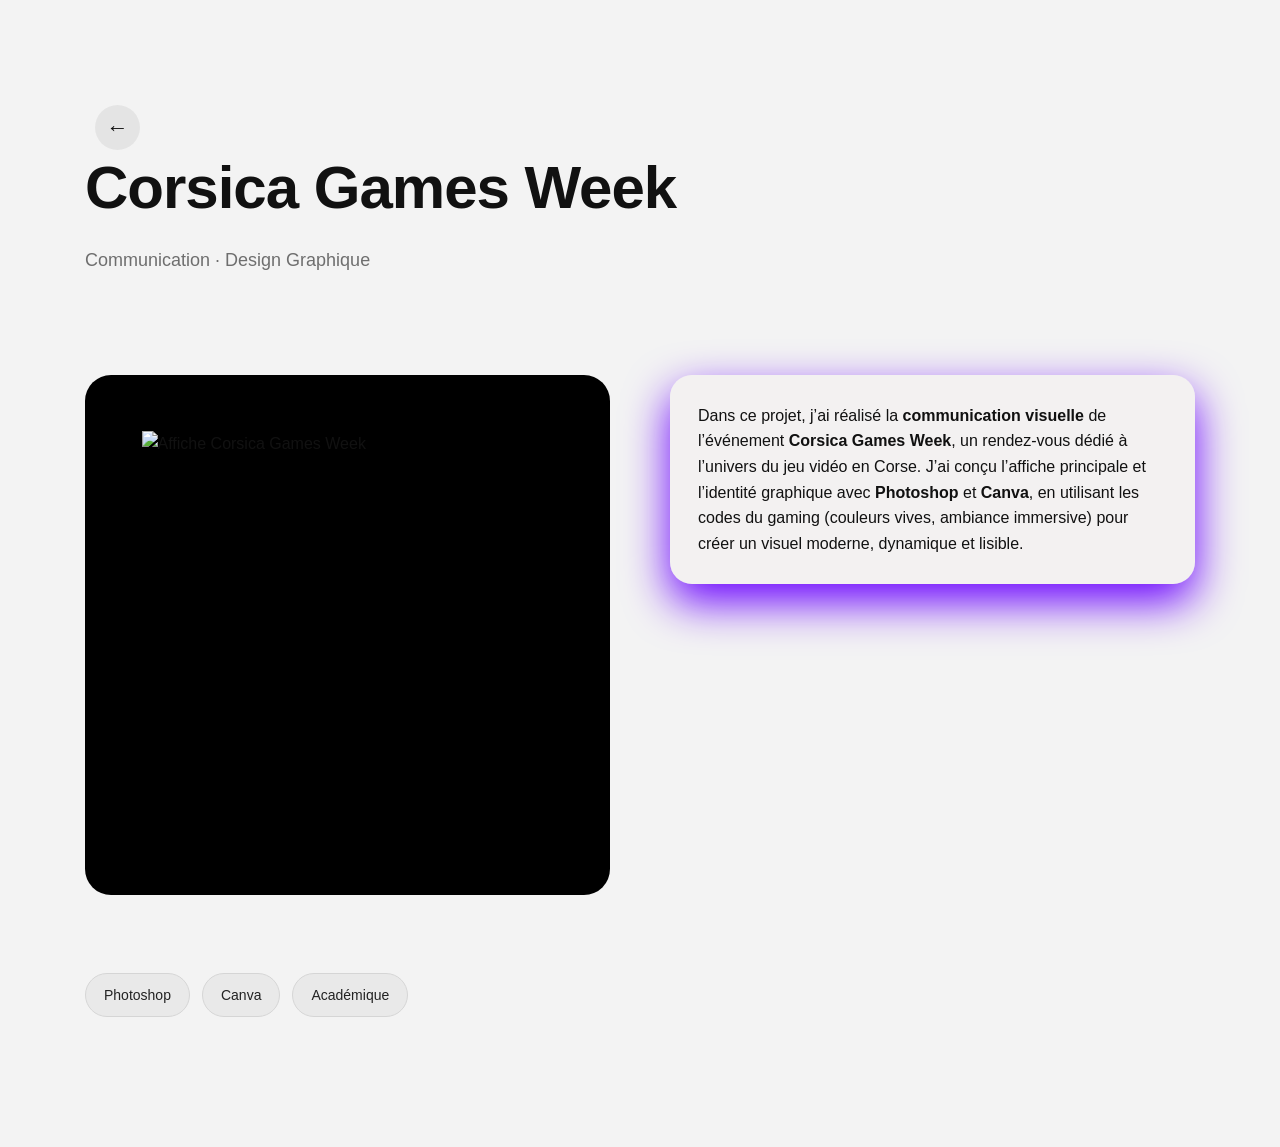
==== projet-corsica.html @ e16bf275 "upload portfolio" ====
<!DOCTYPE html>
<html lang="fr">
<head>
  <meta charset="UTF-8">
  <meta name="viewport" content="width=device-width, initial-scale=1.0">
  <title>Corsica Games Week</title>
  <link rel="stylesheet" href="style.css">
</head>

<body class="project-body">

  <header class="project-header">
  <a href="index.html#projects" class="back-btn" aria-label="Retour aux projets">←</a>
  <h1>Corsica Games Week</h1>
  <p class="project-subtitle">Communication · Design Graphique</p>
</header>


  <main class="project-content">

    <!-- IMAGE GAUCHE -->
    <div class="project-image">
      <img src="img/projet-corsica.jpg" alt="Affiche Corsica Games Week">
    </div>

    <!-- TEXTE DROITE -->
    <p class="project-text">
  Dans ce projet, j’ai réalisé la <strong>communication visuelle</strong> de l’événement
  <strong>Corsica Games Week</strong>, un rendez-vous dédié à l’univers du jeu vidéo en Corse.
  J’ai conçu l’affiche principale et l’identité graphique avec <strong>Photoshop</strong> et
  <strong>Canva</strong>, en utilisant les codes du gaming (couleurs vives, ambiance immersive)
  pour créer un visuel moderne, dynamique et lisible.
</p>

      <!-- TAGS -->
      <div class="project-tags">
        <span class="tag">Photoshop</span>
        <span class="tag">Canva</span>
        <span class="tag">Académique</span>
      </div>

    </div>

  </main>

</body>
</html>
---- style.css ----
:root {
  --menu-bg: rgba(0, 0, 0, 0.85);
  --menu-text: white;
}

* {
  margin: 0;
  padding: 0;
  box-sizing: border-box;
  font-family: Arial, sans-serif;
}

.hero {
  height: 100vh;
  background-image: url("img/moi.jpg");
  background-size: cover;
  background-position: center;

  display: flex;
  justify-content: center;
  align-items: center;
}
.hero::before {
  content: "";
  position: absolute;
  top: 0;
  left: 0;
  width: 100%;
  height: 100%;

  background: rgba(0, 0, 0, 0.45);
}
.hero-center,
.hero-top {
  position: relative;
  z-index: 1;
}

.hero-center {
  text-align: center;
  transform: translateY(-0px); /* remonte le bloc */
}

.hero-center h1 {
  font-family: 'Montserrat', sans-serif;
  color: white;
  font-size: 52px;        /* taille proche de ta maquette */
  letter-spacing: 6px;    /* espacement élégant */
  font-weight: 300;       /* fin comme sur Canva */
}

.hero-center p {
  color: white;
  margin-top: 10px;
}
.hero-center p {
  font-family: 'Montserrat', sans-serif;
  font-size: 20px;
  font-weight: 300;
  margin-top: 90px;
}

.buttons {
  margin-top: 200px;
  display: flex;
  gap: 20px;
  justify-content: center;
}

.btn {
  padding: 18px 44px;
  background: rgba(255, 255, 255, 0.743);
  color: rgb(0, 0, 0);
  text-decoration: none;
  border-radius: 20px;
  font-size: 16px;
  font-weight: 400;

  transition: 
    transform 0.3s ease,
    box-shadow 0.3s ease;
}
.btn:hover {
  transform: scale(1.08);
  box-shadow: 0 20px 40px rgba(0, 0, 0, 0.35);
}
.btn:active {
  transform: scale(1.03);
}
/* ===== HAUT ===== */
.hero {
  position: relative;
}

.hero-top {
  position: absolute;
  top: 0;
  left: 0;
  width: 100%;

  display: flex;
  justify-content: space-between;
  align-items: center;

  padding: 30px 60px;
}

.logo {
  color: white;
  font-weight: bold;
  letter-spacing: 2px;
}

.nav {
  display: flex;
  gap: 30px;
}
#menu-toggle:checked + .burger + .menu {
  opacity: 1;
  pointer-events: auto;
  transform: translateY(0);
}

.nav a {
  color: white;
  text-decoration: none;
  font-weight: 300;
}
/* ===== MENU HAMBURGER ===== */

#menu-toggle {
  display: none;
}

.burger {
  display: none;
  flex-direction: column;
  gap: 6px;
  cursor: pointer;
}

.burger span {
  width: 28px;
  height: 3px;
  background: white;
  border-radius: 2px;
  transition: all 0.4s ease;
}
#menu-toggle:checked + .burger span:nth-child(1) {
  transform: rotate(45deg) translate(6px, 6px);
}

#menu-toggle:checked + .burger span:nth-child(2) {
  opacity: 0;
}

#menu-toggle:checked + .burger span:nth-child(3) {
  transform: rotate(-45deg) translate(6px, -6px);
}

/* ================= A PROPOS ================= */

.about {
  min-height: 100vh;
  background: linear-gradient(135deg, #474834, #f3f5c7);
  display: flex;
  justify-content: center;
  align-items: center;
  padding: 100px 20px;
}
.about-card {
  background: rgba(198, 211, 202, 0.294); /* verre, pas blanc */
  backdrop-filter: blur(16px);
  -webkit-backdrop-filter: blur(16px);

  border-radius: 28px;
  padding: 80px 90px;
  max-width: 1050px;
  width: 100%;

  border: 1px solid rgba(255, 255, 255, 0.35);
  box-shadow: 0 20px 50px rgba(0, 0, 0, 0.35);

  text-align: center;
  position: relative;
  transition: transform 0.5s ease, box-shadow 0.5s ease;
}

.about-card::before {
  content: "";
  position: absolute;
  inset: 0;
  border-radius: 35px;

  background: linear-gradient(
  180deg,
  #2a3b55 0%,
  #1e2b4400 100%
);

  pointer-events: none;
}
.about-card::after {
  content: "";
  position: absolute;
  inset: 2px;
  border-radius: 33px;
  border: 1px solid rgba(255,255,255,0.08);
  pointer-events: none;
}


.about-card:hover {
  transform: translateY(-14px) scale(1.05);

  box-shadow:
    0 30px 60px rgba(0, 0, 0, 0.4),   /* ombre normale */
    0 0 60px rgba(0, 0, 0, 0.8); /* LUMIÈRE AUTOUR */
}

/* TITRE */
.about-card h2 {
  font-family: 'Montserrat', sans-serif;
  font-size: 48px;     /* plus gros */
  font-weight: 700;    /* bien en gras */
  letter-spacing: 2px; /* plus élégant */
  margin-bottom: 45px;
}

/* TEXTE */
.about-card p {
  font-size: 20px;
  line-height: 1.7;
  margin-bottom: 30px;
  font-weight: 400;
}

/* BOUTON CV */
.cv-btn {
  display: inline-block;
  margin-top: 30px;

  padding: 14px 40px;
  background: rgba(0,0,0,0.2);
  color: black;

  text-decoration: none;
  border-radius: 18px;
  font-size: 15px;

  transition: background 0.3s;
}

.cv-btn:hover {
  background: rgba(0,0,0,0.35);
}
.skills-icons {
  margin-top: 35px;
  display: flex;
  justify-content: center;
  gap: 40px;
  font-size: 32px;
}

.skills-icons {
  margin-top: 35px;
  display: flex;
  justify-content: center;
  gap: 40px;
  font-size: 36px;
}

.skills-icons span {
  transition: transform 0.3s ease, filter 0.3s ease;
}

.skills-icons span:hover {
  transform: scale(1.4) rotate(8deg);
  filter: drop-shadow(0 0 10px white);
}
/* ================= SKILLS ================= */

.skills {
  min-height: 100vh;
  padding: 120px 80px;
  text-align: center;

  background: linear-gradient(
    120deg,
    #a7b98c,
    #c9f3f0,
    #f3e3b5
  );
}

.skills h2 {
  font-family: 'Montserrat', sans-serif;
  font-size: 48px;
  margin-bottom: 20px;
  color: #ffffff;
}

.skills-line {
  width: 80px;
  height: 4px;
  background: #7a8f5c;
  margin: 0 auto 80px;
  border-radius: 2px;
}

.skills-container {
  display: flex;
  justify-content: center;
  gap: 40px;
  flex-wrap: wrap;
}

.skill-card {
  width: 260px;
  padding: 35px 25px;
  border-radius: 25px;

  background: rgba(255, 255, 255, 0.45);
  backdrop-filter: blur(10px);

  color: #000;
  text-align: center;

  transition: transform 0.3s ease, box-shadow 0.3s ease;
}
.skill-card img {
  width: 55px;          /* taille du logo */
  height: auto;
  margin-bottom: 18px;
  display: block;
  margin-left: auto;
  margin-right: auto;
}

.skill-card h3 {
  font-size: 20px;
  margin-bottom: 10px;
}

.skill-card p {
  font-size: 15px;
  line-height: 1.4;
  opacity: 0.85;
}

.skill-card:hover {
  transform: translateY(-10px);
  box-shadow: 0 20px 40px rgba(0,0,0,0.2);
}

/* ================= MOBILE ================= */
@media screen and (max-width: 768px) {

  /* HERO */
  .hero {
    padding: 20px;
  }

  .hero-center h1 {
    font-size: 36px;
    letter-spacing: 3px;
  }

  .hero-center p {
    font-size: 16px;
    margin-top: 40px;
  }

  .buttons {
    flex-direction: column;
    gap: 15px;
    margin-top: 60px;
  }

  .btn {
    width: 100%;
    text-align: center;
    font-size: 15px;
    padding: 16px;
  }

  /* MENU HAUT */
  .hero-top {
    padding: 20px;
  }

  .nav {
    gap: 15px;
    font-size: 14px;
  }

  /* ABOUT */
  .about {
    padding: 60px 15px;
  }

  .about-card {
    padding: 50px 30px;
    border-radius: 25px;
  }

  .about-card h2 {
    font-size: 32px;
  }

  .about-card p {
    font-size: 17px;
  }

  /* ICONES / EMOJIS */
  .skills-icons {
    gap: 25px;
    font-size: 32px;
  }
  /* ===== MENU MOBILE ===== */

.burger {
  display: flex;
  flex-direction: column;
  gap: 6px;
  cursor: pointer;
}

.nav {
  position: absolute;
  top: 100%;
  right: 20px;

  flex-direction: column;
  gap: 25px;

  background: var(--menu-bg);
  backdrop-filter: blur(12px);
  padding: 30px 40px;

  opacity: 0;
  pointer-events: none;
  transform: translateY(-20px);

  transition: all 0.4s ease;
}

#menu-toggle:checked + .burger + .menu {
  opacity: 1;
  pointer-events: auto;
  transform: translateY(0);
}

}
section {
  padding: 140px 0;
}
.section-space {
  height: 140px;
  background: #263449;
}
.skill-icon {
  width: 70px;
  height: 70px;
  background: white;
  border-radius: 20px;

  display: flex;
  align-items: center;
  justify-content: center;

  margin-bottom: 20px;
}

/* ================= PROJECTS ================= */

.projects {
  background: #223551;
  padding: 120px 80px;
}

.projects h2 {
  text-align: center;
  color: white;
  font-family: 'Montserrat', sans-serif;
  font-size: 50px;
  margin-bottom: 50px;
}

.projects-container {
  display: flex;
  justify-content: center;
  gap: 60px;
  flex-wrap: wrap;
}

/* ===== CARTE ===== */
.project-card {
  width: 380px;              /* largeur du bloc */
  border-radius: 28px;
  overflow: hidden;          /* OBLIGATOIRE */
  background: rgba(255,255,255,0.15);
}
.project-image {
  width: 100%;
  height: 260px;

  background: linear-gradient(135deg, #1c2f57, #243b6b);
  border-radius: 20px;
  overflow: hidden;

  display: flex;
  align-items: center;
  justify-content: center;

  box-shadow: 0 10px 25px rgba(0,0,0,0.25);
}

.project-image img {
  max-width: 88%;
  max-height: 88%;
  object-fit: contain;
}


.project-card:hover .project-image {
  transform: translateY(-6px);
  transition: 0.3s ease;
}

/* ===== INFOS (bloc du bas) ===== */

.project-infos {
  position: relative;
  background: #3a3a3a;
  border-radius: 18px;
  padding: 16px;
  margin-top: 12px;
  color: white;
}

/* ===== BADGE ACADÉMIQUE ===== */

.project-academic {
  position: absolute;
  top: 10px;
  right: 12px;
  font-size: 11px;
  background: #6b6352;
  padding: 4px 10px;
  border-radius: 12px;
}

/* ===== TEXTES ===== */

.project-name {
  font-weight: 600;
  font-size: 14px;
  margin-bottom: 4px;
}

.project-type {
  font-size: 13px;
  opacity: 0.8;
  margin-bottom: 10px;
}

/* ===== TAGS ===== */

.project-tags {
  display: flex;
  gap: 8px;
  flex-wrap: wrap;
}

.project-tags span {
  background: #5a5a5a;
  font-size: 11px;
  padding: 5px 10px;
  border-radius: 14px;
}
/* ================= CONTACT ================= */

.contact {
  background: #000;
  color: white;
  padding: 100px 80px;
}

.contact-title {
  text-align: center;
  font-size: 32px;
  margin-bottom: 60px;
}

.contact-subtitle {
  text-align: center;
  font-size: 14px;
  opacity: 0.7;
  margin-bottom: 60px;
}

.contact-container {
  display: flex;
  justify-content: space-between;
  gap: 60px;
  flex-wrap: wrap;
}

/* GAUCHE */

.contact-infos {
  flex: 1;
  min-width: 260px;
}

.info-block {
  margin-bottom: 18px;
}

.info-block strong {
  font-size: 12px;
  opacity: 0.6;
}

.info-block p {
  font-size: 14px;
}

.availability {
  margin-top: 30px;
  background: #2c2c2c;
  padding: 16px;
  border-radius: 14px;
  font-size: 13px;
}

/* DROITE */

.contact-form {
  flex: 1;
  min-width: 260px;
  display: flex;
  flex-direction: column;
  gap: 12px;
}

.contact-form label {
  font-size: 12px;
  opacity: 0.6;
}

.contact-form input,
.contact-form textarea {
  background: #2c2c2c;
  border: none;
  border-radius: 14px;
  padding: 14px;
  color: white;
  font-family: inherit;
}

.contact-form textarea {
  min-height: 120px;
  resize: none;
}

/* FOOTER */

.contact-footer {
  margin-top: 60px;
  position: relative;
  font-size: 12px;
  opacity: 0.6;
}

/* TEXTE AU CENTRE EN BAS */
.privacy {
  text-align: center;
  font-size: 12px;
  opacity: 0.6;
  margin-top: 80px; /* AUGMENTE ICI */
  padding-bottom: 20px;
}

/* ICONES EN BAS À DROITE */
.socials {
  position: absolute;
  right: 0;
  bottom: 0;
}

.socials i {
  margin-left: 12px;
  font-size: 16px;
  cursor: pointer;
}

.socials i {
  margin-left: 12px;
  font-size: 16px;
  cursor: pointer;
}

.info-title {
  font-size: 13px;
  font-weight: 600;
  letter-spacing: 1px;
  color: #ffffff;
  margin-bottom: 6px;
}

.info-title i {
  margin-right: 8px;
}

.info-text {
  font-size: 14px;
  color: #cfcfcf;
}

.info-link {
  font-size: 14px;
  color: #cfcfcf;
  text-decoration: none;
}

.info-link:hover {
  color: #ffffff;
}
html {
  scroll-behavior: smooth;
}
html {
  scroll-behavior: smooth;
}
.about-card h2 {
  color: #111;
}

.about-card p {
  color: #1b1b1b;
}
.about-card * {
  position: relative;
  z-index: 2;
}
.contact-footer {
  position: relative;
  margin-top: 80px;
}

/* Texte centré en bas */
.privacy,
.portfolio-year {
  text-align: center;
  font-size: 12px;
  opacity: 0.7;
  margin: 4px 0;
}

.socials a {
  color: white;          /* couleur des logos */
  font-size: 18px;
  text-decoration: none;
  transition: transform 0.3s ease, opacity 0.3s ease;
  opacity: 0.8;
}

.socials a:hover {
  transform: scale(1.2);
  opacity: 1;
}
.socials i {
  font-size: 26px; /* ⬅️ augmente ici */
}
.send-btn {
  margin-top: 20px;
  align-self: flex-start; /* bouton aligné à gauche */
  
  padding: 14px 40px;
  background: rgba(255, 255, 255, 0.85);
  color: #000;

  border: none;
  border-radius: 20px;

  font-size: 14px;
  font-weight: 500;
  cursor: pointer;

  transition: transform 0.3s ease, box-shadow 0.3s ease;
}

.send-btn:hover {
  transform: scale(1.08);
  box-shadow: 0 15px 30px rgba(0,0,0,0.35);
}

.send-btn:active {
  transform: scale(1.03);
}
.info-block {
  margin-bottom: 40px; /* PLUS D’ESPACE ENTRE LES BLOCS */

  transition: transform 0.3s ease, box-shadow 0.3s ease;
}

.info-text,
.info-link {
  font-size: 14px;
  margin-top: 4px;
}
/* ===== FIX FINAL CONTACT ===== */

/* Bloc infos (email + localisation) */
.contact-infos {
  display: flex;
  flex-direction: column;
  gap: 40px;
}

.info-block {
  background: rgba(255, 255, 255, 0.08);
  border-radius: 16px;
  padding: 20px 24px;
  max-width: 280px;
}

/* Animation douce */
.info-block:hover {
  transform: translateY(-6px);
  box-shadow: 0 12px 30px rgba(0, 0, 0, 0.35);
}

/* Titres infos */
.info-title {
  font-size: 12px;
  letter-spacing: 1.5px;
  opacity: 0.8;
}

/* Texte infos */
.info-text,
.info-link {
  font-size: 14px;
  margin-top: 6px;
}

/* Bouton envoyer */
.send-btn {
  margin-top: 24px;
  padding: 14px 40px;
  background: rgba(255, 255, 255, 0.85);
  color: #000;
  border-radius: 20px;
  font-size: 14px;
  cursor: pointer;
}

/* Réseaux sociaux */
.socials {
  position: absolute;
  right: 0;
  bottom: 0;
}

.socials i {
  font-size: 30px;
  margin-left: 18px;
  opacity: 0.85;
}

.socials i:hover {
  transform: scale(1.2);
  opacity: 1;
}

.project-link {
  display: block;
  text-decoration: none;
  color: inherit;
}

.project-card {
  cursor: pointer;
  transition: transform 0.3s ease;
}

.project-card:hover {
  transform: translateY(-6px);
}

/* ========================= */
/* PAGE PROJET   */
/* ========================= */


* {
  margin: 0;
  padding: 0;
  box-sizing: border-box;
}

body {
  font-family: Arial, sans-serif; /* garde ta police si tu en as une */
  background: #cfd6e1;
  color: #000000;
  line-height: 1.6;
}

/* =========================
   HEADER PROJET
========================= */

.project-header {
  max-width: 1150px;
  margin: 0 auto;
  padding: 60px 20px 30px;
}

.back-link {
  text-decoration: none;
  font-size: 14px;
  opacity: 0.7;
  display: inline-block;
  transition: 0.3s;
  color: #111;
}

.back-link:hover {
  opacity: 1;
  transform: translateX(-4px);
}

.project-header h1 {
  font-size: 54px;
  font-weight: 800;
  margin-top: 20px;
  margin-bottom: 10px;
  letter-spacing: -1px;
}

.project-subtitle {
  font-size: 18px;
  opacity: 0.65;
}

/* =========================
   CONTENU (IMAGE + TEXTE)
========================= */

.project-content {
  max-width: 1150px;
  margin: 0 auto;
  padding: 20px 20px 80px;

  display: grid;
  grid-template-columns: 1fr 1fr;
  gap: 55px;
  align-items: start;
}

/* =========================
   IMAGE
========================= */

.project-image {
  width: 100%;
  height: 520px;
  background: #000000;
  border-radius: 26px;
  overflow: hidden;
  display: flex;
  justify-content: center;
  align-items: center;

  box-shadow: 0 18px 45px rgba(162, 0, 255, 0.728);
  transition: 0.35s ease;
}

.project-image img {
  width: 100%;
  height: 100%;
  object-fit: contain; /* IMPORTANT : affiche toute l'image */
  padding: 25px;
}

.project-image:hover {
  transform: translateY(-6px);
}

/* =========================
   TEXTE
========================= */

.project-text {
  background: rgba(245, 237, 237, 0.363);
  border-radius: 22px;
  padding: 28px;
  box-shadow: 0 18px 45px rgb(106, 0, 255);
  backdrop-filter: blur(10px);
}

.project-text p {
  font-size: 15px;
  opacity: 0.9;
  margin-bottom: 14px;
}

/* Titres dans le texte */
.project-text h2 {
  font-size: 22px;
  margin-top: 18px;
  margin-bottom: 10px;
}

/* =========================
   TAGS (Photoshop / Canva etc)
========================= */

.project-tags {
  margin-top: 20px;
  display: flex;
  gap: 10px;
  flex-wrap: wrap;
}

.project-tags span {
  padding: 8px 14px;
  border-radius: 999px;
  font-size: 13px;
  background: #84249c91;
  color: #111;
  transition: 0.3s;
}

.project-tags span:hover {
  transform: translateY(-2px);
  background: #0e0e3876;
}

/* =========================
   ANIMATION ARRIVEE
========================= */

.project-header,
.project-content {
  animation: fadeUp 0.8s ease forwards;
}

@keyframes fadeUp {
  from {
    opacity: 0;
    transform: translateY(25px);
  }
  to {
    opacity: 1;
    transform: translateY(0);
  }
}

/* =========================
   RESPONSIVE
========================= */

@media (max-width: 950px) {
  .project-content {
    grid-template-columns: 1fr;
  }

  .project-header h1 {
    font-size: 40px;
  }

  .project-image {
    height: 420px;
  }
}
.back-btn {
  width: 42px;
  height: 42px;
  border-radius: 50%;
  background: rgba(0, 0, 0, 0.08);
  display: flex;
  align-items: center;
  justify-content: center;

  text-decoration: none;
  font-size: 20px;
  color: #111;

  transition: 0.3s ease;
}

.back-btn:hover {
  background: rgba(0, 0, 0, 0.15);
  transform: translateX(-4px);
}
/* =========================
   RESET + BASE
========================= */

* {
  margin: 0;
  padding: 0;
  box-sizing: border-box;
}

body {
  font-family: Arial, Helvetica, sans-serif;
}

/* =========================
   PAGE PROJET (Corsica / Interview / etc.)
========================= */

.project-body {
  min-height: 100vh;
  background: #f3f3f3;
  color: #111;
  padding: 50px 60px;
  overflow-x: hidden;
}

/* =========================
   BOUTON RETOUR (flèche)
========================= */

.back-btn {
  position: fixed;
  top: 25px;
  left: 25px;

  width: 44px;
  height: 44px;

  display: flex;
  align-items: center;
  justify-content: center;

  border-radius: 50%;
  background: rgba(0, 0, 0, 0.08);

  text-decoration: none;
  font-size: 22px;
  font-weight: 700;
  color: #111;

  transition: 0.25s ease;
  z-index: 999;
}

.back-btn:hover {
  background: rgba(0, 0, 0, 0.15);
  transform: translateX(-4px);
}

/* =========================
   TITRE
========================= */

.project-header {
  margin-top: 30px;
  margin-bottom: 50px;
}

.project-title {
  font-size: 58px;
  font-weight: 800;
  letter-spacing: -1px;
  line-height: 1.05;

  animation: fadeUp 0.7s ease forwards;
}

.project-subtitle {
  margin-top: 12px;
  font-size: 18px;
  color: rgba(0, 0, 0, 0.55);

  animation: fadeUp 0.9s ease forwards;
}

/* =========================
   LAYOUT
========================= */

.project-main {
  display: grid;
  grid-template-columns: 1.1fr 1fr;
  gap: 60px;
  align-items: start;
}

/* =========================
   IMAGE FRAME (fond noir + arrondi)
========================= */

.project-image-frame {
  width: 100%;
  max-width: 520px;
  aspect-ratio: 1 / 1;

  background: #0d0d0f;
  border-radius: 28px;

  display: flex;
  align-items: center;
  justify-content: center;

  overflow: hidden;

  box-shadow: 0px 20px 60px rgba(0, 0, 0, 0.25);

  animation: popIn 0.8s ease forwards;
}

/* Image dedans */
.project-image-frame img {
  width: 72%;
  height: auto;
  object-fit: contain;

  border-radius: 16px;
  box-shadow: 0px 12px 30px rgba(0, 0, 0, 0.35);

  transition: 0.35s ease;
}

/* Hover image */
.project-image-frame:hover img {
  transform: scale(1.05);
}

/* =========================
   TEXTE BOX (noir + texte blanc)
========================= */

.project-text-zone{
  display: flex;
  flex-direction: column;
  align-items: flex-start;
  gap: 18px;
}

/* Le bloc texte */
.project-text-box {
  background: #ede2e2;
  color: #111;
  padding: 22px 26px;
  border-radius: 18px;

  width: 520px;       /* ✅ largeur longue */
  max-width: 100%;    /* responsive */
  
  box-shadow: 0 15px 30px rgb(0, 0, 0);
}

.project-text-box p{
  margin: 0;
  font-size: 15px;
  line-height: 1.6;
}

/* Tags en dessous */
.project-tags{
  display: flex;
  gap: 12px;
  flex-wrap: wrap;
}

.tag{
  background: #e6e6e6;
  color: #111;
  padding: 8px 14px;
  border-radius: 999px;
  font-size: 13px;
  font-weight: 600;
}

/* =========================
   TAGS
========================= */

.project-tags {
  display: flex;
  gap: 12px;
  flex-wrap: wrap;

  margin-top: 18px;

  animation: fadeRight 1.1s ease forwards;
}

.project-tags span {
  background: rgba(0, 0, 0, 0.08);
  color: rgba(0, 0, 0, 0.75);

  padding: 10px 16px;
  border-radius: 999px;

  font-size: 13px;
  font-weight: 600;

  transition: 0.25s ease;
}

.project-tags span:hover {
  transform: translateY(-3px);
  background: rgba(128, 0, 255, 0.18);
}

/* =========================
   ANIMATIONS
========================= */

@keyframes fadeUp {
  from {
    opacity: 0;
    transform: translateY(18px);
  }
  to {
    opacity: 1;
    transform: translateY(0);
  }
}

@keyframes fadeRight {
  from {
    opacity: 0;
    transform: translateX(18px);
  }
  to {
    opacity: 1;
    transform: translateX(0);
  }
}

@keyframes popIn {
  from {
    opacity: 0;
    transform: scale(0.92);
  }
  to {
    opacity: 1;
    transform: scale(1);
  }
}

/* =========================
   RESPONSIVE (mobile)
========================= */

@media (max-width: 900px) {

  .project-body {
    padding: 40px 22px;
  }

  .project-title {
    font-size: 42px;
  }

  .project-main {
    grid-template-columns: 1fr;
    gap: 30px;
  }

  .project-image-frame {
    max-width: 100%;
    aspect-ratio: 1 / 1;
  }

  .project-image-frame img {
    width: 75%;
  }
}
/* ===========================
   PAGE PROJET (STYLE COMMUN)
=========================== */

.project-layout {
  max-width: 1200px;
  margin: 0 auto;
  padding: 70px 40px 80px;
  font-family: inherit;
}

.back-btn {
  position: fixed;
  top: 3Opx;
  left: 30px;
  width: 45px;
  height: 45px;
  border-radius: 50%;
  background: rgba(0,0,0,0.06);
  display: flex;
  align-items: center;
  justify-content: center;
  text-decoration: none;
  font-size: 22px;
  color: #111;
  transition: 0.25s ease;
  z-index: 999;
}

.back-btn:hover {
  background: rgba(0,0,0,0.12);
  transform: translateX(-3px);
}

.project-header h1 {
  font-size: 60px;
  font-weight: 800;
  margin: 0;
  color: #111;
}

.project-subtitle {
  margin-top: 10px;
  font-size: 18px;
  color: rgba(0,0,0,0.55);
}

.project-content {
  margin-top: 50px;
  display: grid;
  grid-template-columns: 1fr 1fr;
  gap: 60px;
  align-items: start;
}

/* Bloc image noir */
.project-visual {
  background: #0d0d0f;
  border-radius: 35px;
  padding: 40px;
  display: flex;
  justify-content: center;
  align-items: center;
  box-shadow: 0px 18px 40px rgba(0,0,0,0.25);
}

.project-visual img {
  width: 100%;
  max-width: 420px;
  height: auto;
  border-radius: 18px;
}

/* Bloc texte blanc */
.project-info {
  display: flex;
  flex-direction: column;
  gap: 20px;
}

.project-text-card {
  background: rgba(216, 206, 206, 0.75);
  backdrop-filter: blur(12px);
  border-radius: 22px;
  padding: 28px 30px;
  box-shadow: 0px 20px 50px rgb(0, 0, 0);
  border: 1px solid rgba(255,255,255,0.6);
}

.project-text-card p {
  margin: 0;
  font-size: 16px;
  line-height: 1.6;
  color: rgba(0,0,0,0.75);
}

/* Tags */
.project-tags {
  display: flex;
  gap: 12px;
  flex-wrap: wrap;
}

.tag {
  padding: 10px 16px;
  border-radius: 999px;
  font-size: 14px;
  background: rgba(0,0,0,0.07);
  color: rgba(0,0,0,0.65);
  border: 1px solid rgba(0,0,0,0.08);
  transition: 0.25s ease;
}

.tag:hover {
  transform: translateY(-2px);
  background: rgba(0,0,0,0.12);
}

/* Responsive */
@media (max-width: 950px) {
  .project-content {
    grid-template-columns: 1fr;
  }

  .project-header h1 {
    font-size: 44px;
  }

  .project-layout {
    padding: 90px 20px 60px;
  }

  .project-visual {
    padding: 25px;
  }
}
.project-link {
  text-decoration: none;
  color: inherit;
  display: block;
}
/* TAGS (tous les projets) */
.project-tags span {
  background: #e9e9e9;   /* couleur de base */
  color: #222;
  border: 1px solid #d5d5d5;

  padding: 10px 18px;
  border-radius: 999px;

  font-size: 14px;
  font-weight: 500;

  transition: all 0.25s ease;
}

/* Animation hover */
.project-tags span:hover {
  background: #282f5c;   /* couleur au survol (change ici) */
  color: white;
  border-color: transparent;
}
.project-infos {
  background: #6f6f6f !important; /* ton gris */
  border-top: none !important;
}

.project-card::before {
  display: none !important;
}

.project-image {
  box-shadow: none !important;
}

/* Fond général (sauf la hero) */
.portfolio-content {
  background: #1b2338; /* change ici la couleur */
  padding: 80px 0;
}

/* Pour que les sections laissent voir le fond */
.about,
.skills,
.projects,
.contact {
  background: transparent !important;
}
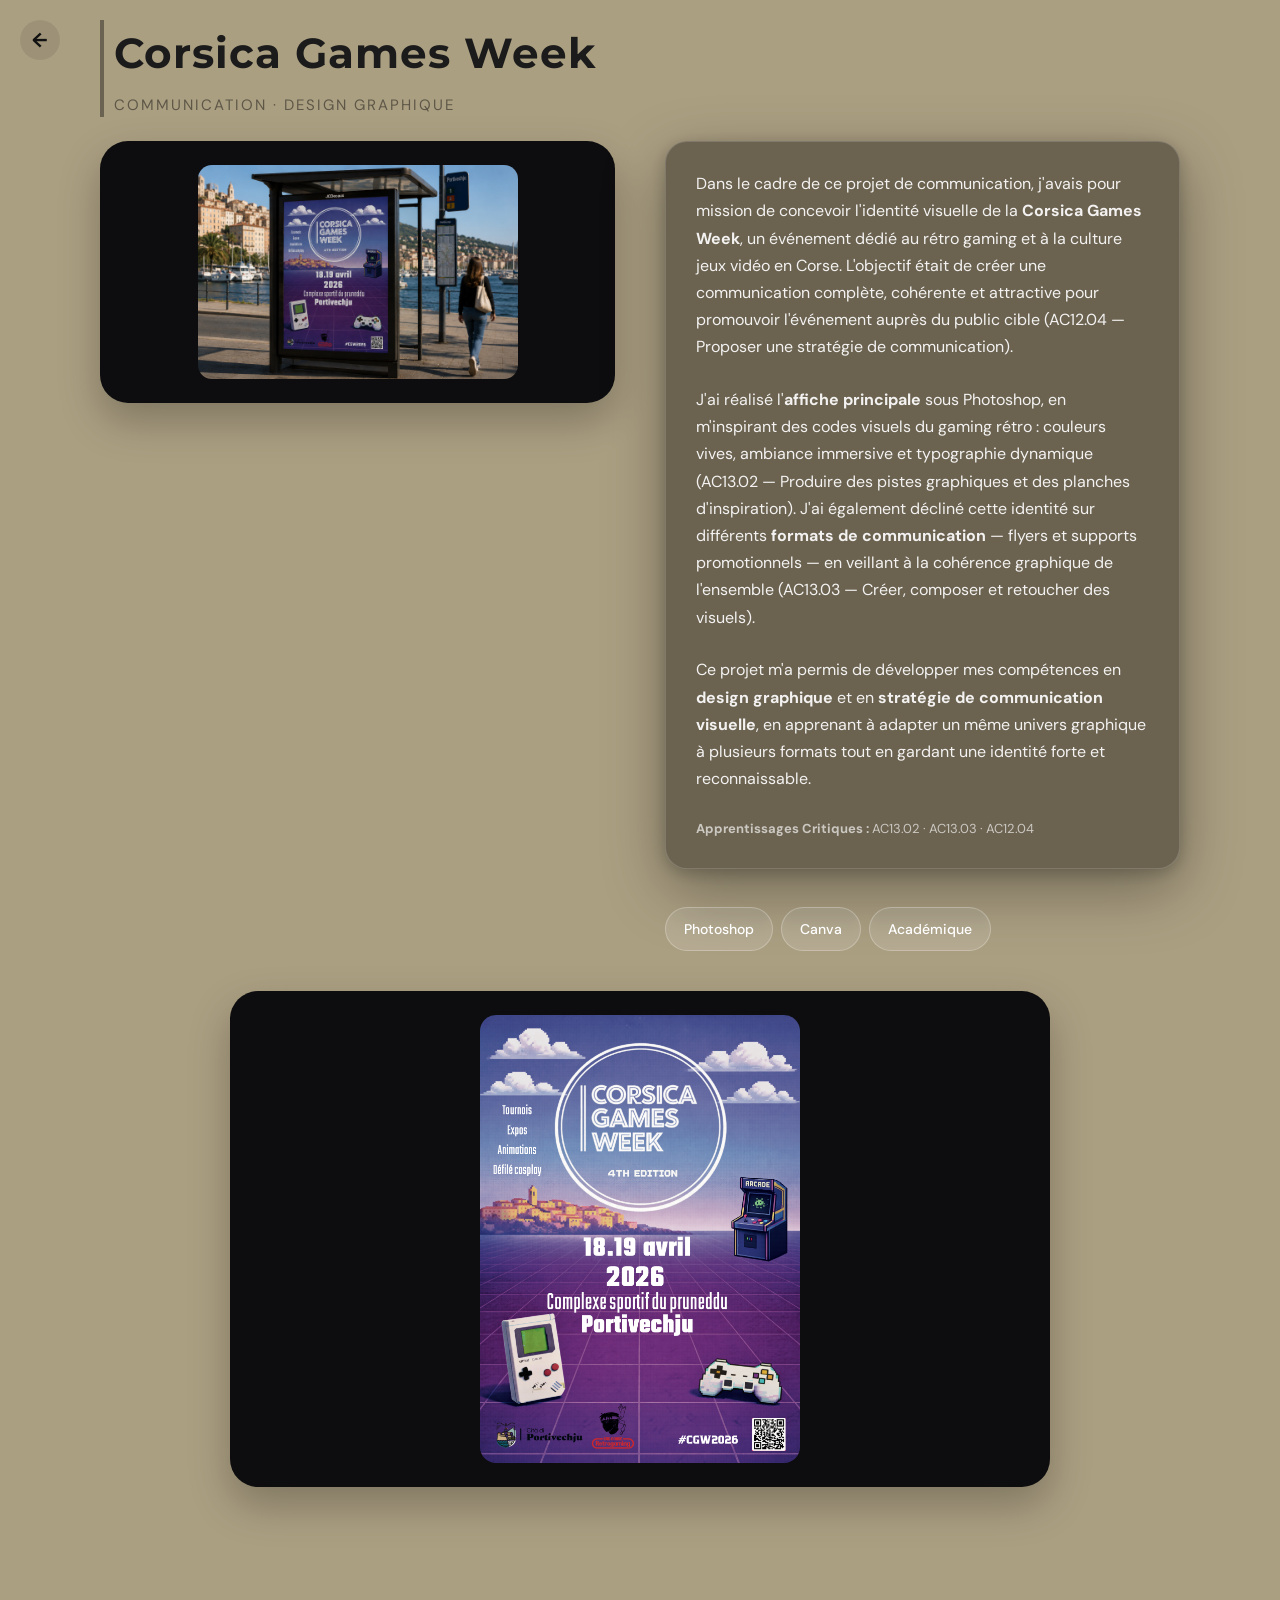
==== commit ec21ae78: "Mise à jour portfolio" ====
--- a/projet-corsica.html
+++ b/projet-corsica.html
@@ -1,47 +1,76 @@
 <!DOCTYPE html>
 <html lang="fr">
 <head>
-  <meta charset="UTF-8">
-  <meta name="viewport" content="width=device-width, initial-scale=1.0">
+  <meta charset="UTF-8" />
+  <meta name="viewport" content="width=device-width, initial-scale=1.0" />
   <title>Corsica Games Week</title>
-  <link rel="stylesheet" href="style.css">
+  <link rel="stylesheet" href="style.css" />
+  <link href="https://fonts.googleapis.com/css2?family=Montserrat:wght@300;400;500;700&family=DM+Sans:wght@300;400;500&display=swap" rel="stylesheet">
 </head>
+<body>
 
-<body class="project-body">
+  <a href="index.html#projects" class="back-btn" aria-label="Retour aux projets">←</a>
 
-  <header class="project-header">
-  <a href="index.html#projects" class="back-btn" aria-label="Retour aux projets">←</a>
-  <h1>Corsica Games Week</h1>
-  <p class="project-subtitle">Communication · Design Graphique</p>
-</header>
+  <main class="project-layout">
 
+    <header class="project-header">
+      <h1>Corsica Games Week</h1>
+      <p class="project-subtitle">Communication · Design Graphique</p>
+    </header>
 
-  <main class="project-content">
+    <section class="project-content">
 
-    <!-- IMAGE GAUCHE -->
-    <div class="project-image">
-      <img src="img/projet-corsica.jpg" alt="Affiche Corsica Games Week">
-    </div>
-
-    <!-- TEXTE DROITE -->
-    <p class="project-text">
-  Dans ce projet, j’ai réalisé la <strong>communication visuelle</strong> de l’événement
-  <strong>Corsica Games Week</strong>, un rendez-vous dédié à l’univers du jeu vidéo en Corse.
-  J’ai conçu l’affiche principale et l’identité graphique avec <strong>Photoshop</strong> et
-  <strong>Canva</strong>, en utilisant les codes du gaming (couleurs vives, ambiance immersive)
-  pour créer un visuel moderne, dynamique et lisible.
-</p>
-
-      <!-- TAGS -->
-      <div class="project-tags">
-        <span class="tag">Photoshop</span>
-        <span class="tag">Canva</span>
-        <span class="tag">Académique</span>
+      <div class="project-visual">
+        <img src="img/mockup-corsica.jpg" alt="Mockup Corsica Games Week - Abribus">
       </div>
 
-    </div>
+      <div class="project-info">
+
+        <div class="project-text-card">
+          <p>
+            Dans le cadre de ce projet de communication, j'avais pour mission de concevoir l'identité visuelle
+            de la <strong>Corsica Games Week</strong>, un événement dédié au rétro gaming et à la culture
+            jeux vidéo en Corse. L'objectif était de créer une communication complète, cohérente et attractive
+            pour promouvoir l'événement auprès du public cible (AC12.04 — Proposer une stratégie de communication).
+          </p>
+          <br>
+          <p>
+            J'ai réalisé l'<strong>affiche principale</strong> sous Photoshop, en m'inspirant des codes
+            visuels du gaming rétro : couleurs vives, ambiance immersive et typographie dynamique
+            (AC13.02 — Produire des pistes graphiques et des planches d'inspiration).
+            J'ai également décliné cette identité sur différents <strong>formats de communication</strong>
+            — flyers et supports promotionnels — en veillant à la cohérence graphique de l'ensemble
+            (AC13.03 — Créer, composer et retoucher des visuels).
+          </p>
+          <br>
+          <p>
+            Ce projet m'a permis de développer mes compétences en <strong>design graphique</strong> et en
+            <strong>stratégie de communication visuelle</strong>, en apprenant à adapter un même univers
+            graphique à plusieurs formats tout en gardant une identité forte et reconnaissable.
+          </p>
+          <br>
+          <p style="font-size:13px; opacity:0.7;">
+            <strong>Apprentissages Critiques :</strong> AC13.02 · AC13.03 · AC12.04
+          </p>
+        </div>
+
+        <div class="project-tags">
+          <span class="tag">Photoshop</span>
+          <span class="tag">Canva</span>
+          <span class="tag">Académique</span>
+        </div>
+
+      </div>
+
+    </section>
+
+    <section style="max-width: 900px; margin: 40px auto 60px; padding: 0 40px;">
+      <div class="project-visual">
+        <img src="img/projet-corsica.jpg" alt="Affiche Corsica Games Week" style="width:100%; border-radius:16px;">
+      </div>
+    </section>
 
   </main>
 
 </body>
-</html>+</html>
--- a/style.css
+++ b/style.css
@@ -1,25 +1,41 @@
+/* ================= VARIABLES ================= */
 :root {
   --menu-bg: rgba(0, 0, 0, 0.85);
   --menu-text: white;
 }
 
+/* ================= RESET ================= */
 * {
   margin: 0;
   padding: 0;
   box-sizing: border-box;
-  font-family: Arial, sans-serif;
-}
+  font-family: 'DM Sans', sans-serif;
+}
+
+html {
+  scroll-behavior: smooth;
+}
+
+body {
+  font-family: 'DM Sans', sans-serif;
+  background: #AB9F82;
+  color: #000000;
+  line-height: 1.6;
+}
+
+/* ================= HERO ================= */
 
 .hero {
+  position: relative;
   height: 100vh;
   background-image: url("img/moi.jpg");
   background-size: cover;
   background-position: center;
-
-  display: flex;
-  justify-content: center;
-  align-items: center;
-}
+  display: flex;
+  justify-content: center;
+  align-items: center;
+}
+
 .hero::before {
   content: "";
   position: absolute;
@@ -27,9 +43,9 @@
   left: 0;
   width: 100%;
   height: 100%;
-
   background: rgba(0, 0, 0, 0.45);
 }
+
 .hero-center,
 .hero-top {
   position: relative;
@@ -38,23 +54,19 @@
 
 .hero-center {
   text-align: center;
-  transform: translateY(-0px); /* remonte le bloc */
 }
 
 .hero-center h1 {
   font-family: 'Montserrat', sans-serif;
   color: white;
-  font-size: 52px;        /* taille proche de ta maquette */
-  letter-spacing: 6px;    /* espacement élégant */
-  font-weight: 300;       /* fin comme sur Canva */
-}
-
-.hero-center p {
-  color: white;
-  margin-top: 10px;
-}
+  font-size: 52px;
+  letter-spacing: 6px;
+  font-weight: 300;
+}
+
 .hero-center p {
   font-family: 'Montserrat', sans-serif;
+  color: white;
   font-size: 20px;
   font-weight: 300;
   margin-top: 90px;
@@ -75,33 +87,28 @@
   border-radius: 20px;
   font-size: 16px;
   font-weight: 400;
-
-  transition: 
-    transform 0.3s ease,
-    box-shadow 0.3s ease;
-}
+  transition: transform 0.3s ease, box-shadow 0.3s ease;
+}
+
 .btn:hover {
   transform: scale(1.08);
   box-shadow: 0 20px 40px rgba(0, 0, 0, 0.35);
 }
+
 .btn:active {
   transform: scale(1.03);
 }
-/* ===== HAUT ===== */
-.hero {
-  position: relative;
-}
+
+/* ===== HEADER HERO ===== */
 
 .hero-top {
   position: absolute;
   top: 0;
   left: 0;
   width: 100%;
-
   display: flex;
   justify-content: space-between;
   align-items: center;
-
   padding: 30px 60px;
 }
 
@@ -115,17 +122,13 @@
   display: flex;
   gap: 30px;
 }
-#menu-toggle:checked + .burger + .menu {
-  opacity: 1;
-  pointer-events: auto;
-  transform: translateY(0);
-}
 
 .nav a {
   color: white;
   text-decoration: none;
   font-weight: 300;
 }
+
 /* ===== MENU HAMBURGER ===== */
 
 #menu-toggle {
@@ -146,6 +149,7 @@
   border-radius: 2px;
   transition: all 0.4s ease;
 }
+
 #menu-toggle:checked + .burger span:nth-child(1) {
   transform: rotate(45deg) translate(6px, 6px);
 }
@@ -158,29 +162,50 @@
   transform: rotate(-45deg) translate(6px, -6px);
 }
 
-/* ================= A PROPOS ================= */
+#menu-toggle:checked + .burger + .menu {
+  opacity: 1;
+  transform: translateY(0);
+  pointer-events: auto;
+}
+
+/* ================= FOND GÉNÉRAL ================= */
+
+.portfolio-content {
+  background: #AB9F82;
+  padding: 80px 0;
+}
+
+.about,
+.skills,
+.projects,
+.contact {
+  background: transparent;
+}
+
+section {
+  padding: 0;
+}
+
+/* ================= À PROPOS ================= */
 
 .about {
   min-height: 100vh;
-  background: linear-gradient(135deg, #474834, #f3f5c7);
+  background: linear-gradient(135deg, #AB9F82, #AB9F82);
   display: flex;
   justify-content: center;
   align-items: center;
   padding: 100px 20px;
 }
+
 .about-card {
-  background: rgba(198, 211, 202, 0.294); /* verre, pas blanc */
+  background: #AB9F82(198, 211, 202, 0.294);
   backdrop-filter: blur(16px);
-  -webkit-backdrop-filter: blur(16px);
-
   border-radius: 28px;
   padding: 80px 90px;
   max-width: 1050px;
   width: 100%;
-
   border: 1px solid rgba(255, 255, 255, 0.35);
   box-shadow: 0 20px 50px rgba(0, 0, 0, 0.35);
-
   text-align: center;
   position: relative;
   transition: transform 0.5s ease, box-shadow 0.5s ease;
@@ -191,121 +216,89 @@
   position: absolute;
   inset: 0;
   border-radius: 35px;
-
-  background: linear-gradient(
-  180deg,
-  #2a3b55 0%,
-  #1e2b4400 100%
-);
-
+  background: linear-gradient(180deg, #AB9F82 0%, #1e2b4400 100%);
   pointer-events: none;
 }
+
 .about-card::after {
   content: "";
   position: absolute;
   inset: 2px;
   border-radius: 33px;
-  border: 1px solid rgba(255,255,255,0.08);
+  border: 1px solid rgba(255, 255, 255, 0.08);
   pointer-events: none;
 }
-
 
 .about-card:hover {
   transform: translateY(-14px) scale(1.05);
-
   box-shadow:
-    0 30px 60px rgba(0, 0, 0, 0.4),   /* ombre normale */
-    0 0 60px rgba(0, 0, 0, 0.8); /* LUMIÈRE AUTOUR */
-}
-
-/* TITRE */
+    0 30px 60px rgba(0, 0, 0, 0.4),
+    0 0 60px rgba(0, 0, 0, 0.8);
+}
+
+.about-card * {
+  position: relative;
+  z-index: 2;
+}
+
 .about-card h2 {
   font-family: 'Montserrat', sans-serif;
-  font-size: 48px;     /* plus gros */
-  font-weight: 700;    /* bien en gras */
-  letter-spacing: 2px; /* plus élégant */
+  font-size: 48px;
+  font-weight: 700;
+  letter-spacing: 2px;
   margin-bottom: 45px;
-}
-
-/* TEXTE */
+  color: #111;
+}
+
 .about-card p {
   font-size: 20px;
   line-height: 1.7;
   margin-bottom: 30px;
   font-weight: 400;
-}
-
-/* BOUTON CV */
-.cv-btn {
-  display: inline-block;
-  margin-top: 30px;
-
-  padding: 14px 40px;
-  background: rgba(0,0,0,0.2);
-  color: black;
-
-  text-decoration: none;
-  border-radius: 18px;
-  font-size: 15px;
-
-  transition: background 0.3s;
-}
-
-.cv-btn:hover {
-  background: rgba(0,0,0,0.35);
-}
+  color: #1b1b1b;
+}
+
 .skills-icons {
   margin-top: 35px;
   display: flex;
   justify-content: center;
   gap: 40px;
-  font-size: 32px;
-}
-
-.skills-icons {
-  margin-top: 35px;
-  display: flex;
-  justify-content: center;
-  gap: 40px;
   font-size: 36px;
 }
 
-.skills-icons span {
-  transition: transform 0.3s ease, filter 0.3s ease;
-}
-
-.skills-icons span:hover {
-  transform: scale(1.4) rotate(8deg);
-  filter: drop-shadow(0 0 10px white);
-}
-/* ================= SKILLS ================= */
+.skills-icons img {
+  width: 52px;
+  height: 52px;
+  transition: transform 0.4s cubic-bezier(0.34, 1.56, 0.64, 1), filter 0.4s ease;
+  cursor: pointer;
+}
+
+.skills-icons img:hover {
+  transform: translateY(-12px) scale(1.2);
+}
+
+.skills-icons img:active {
+  transform: translateY(-4px) scale(1.05);
+  transition: transform 0.1s ease;
+}
+
+/* ================= COMPÉTENCES ================= */
 
 .skills {
   min-height: 100vh;
-  padding: 120px 80px;
+  padding: 20px 80px 100px;
   text-align: center;
-
-  background: linear-gradient(
-    120deg,
-    #a7b98c,
-    #c9f3f0,
-    #f3e3b5
-  );
+  background: linear-gradient(120deg, #AB9F82, #AB9F82, #AB9F82);
+  display: flex;
+  flex-direction: column;
+  justify-content: center;
 }
 
 .skills h2 {
   font-family: 'Montserrat', sans-serif;
   font-size: 48px;
-  margin-bottom: 20px;
+  margin-bottom: 50px;
   color: #ffffff;
-}
-
-.skills-line {
-  width: 80px;
-  height: 4px;
-  background: #7a8f5c;
-  margin: 0 auto 80px;
-  border-radius: 2px;
 }
 
 .skills-container {
@@ -319,22 +312,18 @@
   width: 260px;
   padding: 35px 25px;
   border-radius: 25px;
-
   background: rgba(255, 255, 255, 0.45);
   backdrop-filter: blur(10px);
-
   color: #000;
   text-align: center;
-
   transition: transform 0.3s ease, box-shadow 0.3s ease;
 }
+
 .skill-card img {
-  width: 55px;          /* taille du logo */
+  width: 55px;
   height: auto;
-  margin-bottom: 18px;
+  margin: 0 auto 18px;
   display: block;
-  margin-left: auto;
-  margin-right: auto;
 }
 
 .skill-card h3 {
@@ -350,13 +339,518 @@
 
 .skill-card:hover {
   transform: translateY(-10px);
-  box-shadow: 0 20px 40px rgba(0,0,0,0.2);
-}
-
-/* ================= MOBILE ================= */
+  box-shadow: 0 20px 40px rgba(0, 0, 0, 0.2);
+}
+
+/* ================= PROJETS ================= */
+
+.projects {
+  background: #AB9F82;
+  padding: 40px 80px 120px;
+}
+
+.projects h2 {
+  text-align: center;
+  color: white;
+  font-family: 'Montserrat', sans-serif;
+  font-size: 50px;
+  margin-bottom: 50px;
+}
+
+.projects-container {
+  display: flex;
+  justify-content: center;
+  gap: 60px;
+  flex-wrap: wrap;
+}
+
+.project-link {
+  display: block;
+  text-decoration: none;
+  color: inherit;
+}
+
+.project-card {
+  width: 360px;
+  border-radius: 24px;
+  overflow: hidden;
+  background: rgba(0, 0, 0, 0.55);
+  cursor: pointer;
+  transition: transform 0.3s ease-out, box-shadow 0.3s ease-out;
+}
+
+.project-card:hover {
+  transform: translateY(-8px);
+  box-shadow: 0 20px 50px rgba(0, 0, 0, 0.2);
+}
+
+.project-image {
+  width: 100%;
+  height: 260px;
+  border-radius: 20px 20px 0 0;
+  overflow: hidden;
+  display: flex;
+  align-items: center;
+  justify-content: center;
+  background: rgba(30, 30, 30, 0.6);
+  will-change: transform;
+}
+
+.project-image img {
+  max-width: 92%;
+  max-height: 92%;
+  object-fit: contain;
+}
+
+.project-card:hover .project-image img {
+  transform: none;
+}
+
+.project-infos {
+  position: relative;
+  background: rgba(0, 0, 0, 0.45);
+  backdrop-filter: blur(10px);
+  border-radius: 0 0 24px 24px;
+  padding: 18px 18px 16px;
+  color: white;
+}
+
+.project-academic {
+  position: absolute;
+  top: 12px;
+  right: 14px;
+  font-size: 11px;
+  background: rgba(255, 255, 255, 0.15);
+  border: 1px solid rgba(255, 255, 255, 0.25);
+  color: white;
+  padding: 4px 10px;
+  border-radius: 12px;
+  backdrop-filter: blur(6px);
+}
+
+.project-name {
+  font-weight: 600;
+  font-size: 15px;
+  margin-bottom: 4px;
+}
+
+.project-type {
+  font-size: 13px;
+  opacity: 0.7;
+  margin-bottom: 10px;
+}
+
+.project-tags {
+  display: flex;
+  gap: 8px;
+  flex-wrap: wrap;
+  margin-top: 18px;
+}
+
+.project-tags span {
+  background: rgba(255, 255, 255, 0.12);
+  color: #ffffff;
+  border: 1px solid rgba(255, 255, 255, 0.25);
+  padding: 10px 18px;
+  border-radius: 999px;
+  font-size: 14px;
+  font-weight: 500;
+  transition: all 0.35s cubic-bezier(0.34, 1.56, 0.64, 1);
+  backdrop-filter: blur(6px);
+  cursor: default;
+}
+
+.project-tags span:hover {
+  background: rgba(255, 255, 255, 0.22);
+  border-color: rgba(255, 255, 255, 0.5);
+  color: #ffffff;
+  transform: translateY(-3px) scale(1.05);
+  backdrop-filter: blur(12px);
+  box-shadow: 0 4px 20px rgba(0, 0, 0, 0.3);
+}
+
+/* ================= CONTACT ================= */
+
+.contact {
+  background: #AB9F82;
+  color: white;
+  padding: 60px 80px 30px;
+}
+
+.contact-title {
+  text-align: center;
+  font-size: 32px;
+  margin-bottom: 20px;
+}
+
+.contact-subtitle {
+  text-align: center;
+  font-size: 14px;
+  opacity: 0.7;
+  margin-bottom: 40px;
+}
+
+.contact-container {
+  display: flex;
+  justify-content: space-between;
+  gap: 60px;
+  flex-wrap: wrap;
+}
+
+.contact-infos {
+  flex: 1;
+  min-width: 260px;
+  display: flex;
+  flex-direction: column;
+  gap: 40px;
+}
+
+.info-block {
+  background: rgba(0, 0, 0, 0.3);
+  backdrop-filter: blur(12px);
+  border: 1px solid rgba(255, 255, 255, 0.15);
+  border-radius: 16px;
+  padding: 20px 24px;
+  max-width: 280px;
+  transition: transform 0.3s ease, box-shadow 0.3s ease;
+}
+
+.info-block:hover {
+  transform: translateY(-6px);
+  box-shadow: 0 12px 30px rgba(0, 0, 0, 0.35);
+}
+
+.info-title {
+  font-size: 11px;
+  font-weight: 700;
+  letter-spacing: 2px;
+  text-transform: uppercase;
+  color: rgba(255, 255, 255, 0.6);
+  margin-bottom: 8px;
+}
+
+.info-text {
+  font-size: 15px;
+  color: #ffffff;
+  margin-top: 4px;
+  font-weight: 400;
+}
+
+.info-link {
+  font-size: 15px;
+  color: #ffffff;
+  text-decoration: none;
+  margin-top: 4px;
+  display: inline-block;
+}
+
+.info-link:hover {
+  color: rgba(255, 255, 255, 0.75);
+}
+
+.contact-form {
+  flex: 1;
+  min-width: 260px;
+  display: flex;
+  flex-direction: column;
+  gap: 12px;
+}
+
+.contact-form label {
+  font-size: 12px;
+  opacity: 0.7;
+  letter-spacing: 1px;
+  text-transform: uppercase;
+}
+
+.contact-form input,
+.contact-form textarea {
+  background: rgba(0, 0, 0, 0.35);
+  backdrop-filter: blur(10px);
+  border: 1px solid rgba(255, 255, 255, 0.25);
+  border-radius: 14px;
+  padding: 14px;
+  color: white;
+  font-family: inherit;
+  transition: border 0.3s ease, background 0.3s ease;
+}
+
+.contact-form input:focus,
+.contact-form textarea:focus {
+  outline: none;
+  border-color: rgba(255, 255, 255, 0.55);
+  background: rgba(0, 0, 0, 0.45);
+}
+
+.contact-form textarea {
+  min-height: 120px;
+  resize: none;
+}
+
+.send-btn {
+  margin-top: 20px;
+  align-self: flex-start;
+  padding: 14px 40px;
+  background: rgba(255, 255, 255, 0.85);
+  color: #000;
+  border: none;
+  border-radius: 20px;
+  font-size: 14px;
+  font-weight: 500;
+  cursor: pointer;
+  transition: transform 0.3s ease, box-shadow 0.3s ease;
+}
+
+.send-btn:hover {
+  transform: scale(1.08);
+  box-shadow: 0 15px 30px rgba(0, 0, 0, 0.35);
+}
+
+.send-btn:active {
+  transform: scale(1.03);
+}
+
+/* ===== FOOTER CONTACT ===== */
+
+.contact-footer {
+  display: flex;
+  justify-content: center;
+  align-items: center;
+  position: relative;
+  margin-top: 40px;
+  padding-top: 20px;
+  border-top: 1px solid rgba(255, 255, 255, 0.15);
+}
+
+.footer-text {
+  display: flex;
+  flex-direction: column;
+  align-items: center;
+  gap: 2px;
+}
+
+.privacy,
+.portfolio-year {
+  font-size: 12px;
+  opacity: 0.6;
+  margin: 0;
+  text-align: center;
+}
+
+.socials {
+  display: flex;
+  gap: 16px;
+  align-items: center;
+  position: absolute;
+  right: 0;
+}
+
+.socials a {
+  color: white;
+  font-size: 18px;
+  text-decoration: none;
+  transition: transform 0.3s ease, opacity 0.3s ease;
+  opacity: 0.8;
+}
+
+.socials a:hover {
+  transform: scale(1.2);
+  opacity: 1;
+}
+
+.socials i {
+  font-size: 24px;
+  opacity: 0.85;
+}
+
+/* ================= SCROLL TO TOP ================= */
+
+.scroll-top {
+  position: fixed;
+  bottom: 30px;
+  right: 30px;
+  width: 46px;
+  height: 46px;
+  background: rgba(0, 0, 0, 0.45);
+  backdrop-filter: blur(10px);
+  border: 1px solid rgba(255, 255, 255, 0.2);
+  border-radius: 50%;
+  display: flex;
+  align-items: center;
+  justify-content: center;
+  color: white;
+  font-size: 16px;
+  text-decoration: none;
+  transition: transform 0.3s ease, background 0.3s ease;
+  z-index: 999;
+}
+
+.scroll-top:hover {
+  transform: translateY(-4px);
+  background: rgba(0, 0, 0, 0.65);
+}
+
+.project-layout {
+  max-width: 1200px;
+  margin: 0 auto;
+  padding: 20px 60px 80px;
+}
+
+.back-btn {
+  position: fixed;
+  top: 20px;
+  left: 20px;
+  width: 40px;
+  height: 40px;
+  border-radius: 50%;
+  background: rgba(0, 0, 0, 0.08);
+  display: flex;
+  align-items: center;
+  justify-content: center;
+  text-decoration: none;
+  font-size: 20px;
+  font-weight: 700;
+  color: #111;
+  transition: 0.25s ease;
+  z-index: 999;
+}
+
+.back-btn:hover {
+  background: rgba(0, 0, 0, 0.15);
+  transform: translateX(-3px);
+}
+
+.project-header {
+  padding-left: 10px;
+  border-left: 4px solid #6b6352;
+  margin-bottom: 6px;
+}
+
+.project-header h1 {
+  font-family: 'Montserrat', sans-serif;
+  font-size: 42px;
+  font-weight: 700;
+  letter-spacing: 1px;
+  margin: 0;
+  color: #1b1b1b;
+}
+
+.project-subtitle {
+  margin-top: 6px;
+  font-size: 15px;
+  font-weight: 400;
+  letter-spacing: 2px;
+  text-transform: uppercase;
+  color: rgba(0, 0, 0, 0.45);
+}
+
+.project-content {
+  margin-top: 24px;
+  display: grid;
+  grid-template-columns: 1fr 1fr;
+  gap: 50px;
+  align-items: start;
+}
+
+.project-visual {
+  background: #0d0d0f;
+  border-radius: 28px;
+  padding: 24px;
+  display: flex;
+  justify-content: center;
+  align-items: center;
+  box-shadow: 0px 18px 40px rgba(0, 0, 0, 0.25);
+}
+
+.project-visual img {
+  width: 100%;
+  max-width: 320px;
+  height: auto;
+  border-radius: 14px;
+}
+
+.project-info {
+  display: flex;
+  flex-direction: column;
+  gap: 20px;
+}
+
+.project-text-card {
+  background: rgba(30, 25, 20, 0.45);
+  backdrop-filter: blur(16px);
+  -webkit-backdrop-filter: blur(16px);
+  border-radius: 22px;
+  padding: 28px 30px;
+  box-shadow: 0 20px 60px rgba(0, 0, 0, 0.35), 0 4px 16px rgba(0, 0, 0, 0.2);
+  border: 1px solid rgba(255, 255, 255, 0.15);
+}
+
+.project-text-card p {
+  margin: 0;
+  font-size: 16px;
+  line-height: 1.7;
+  color: rgba(255, 255, 255, 0.92);
+}
+
+.tag {
+  padding: 10px 16px;
+  border-radius: 999px;
+  font-size: 14px;
+  background: rgba(0, 0, 0, 0.07);
+  color: rgba(0, 0, 0, 0.65);
+  border: 1px solid rgba(0, 0, 0, 0.08);
+  transition: 0.25s ease;
+}
+
+.tag:hover {
+  transform: translateY(-2px);
+  background: rgba(0, 0, 0, 0.12);
+}
+
+/* ================= ANIMATIONS ================= */
+
+.project-header,
+.project-content {
+  animation: fadeUp 0.8s ease forwards;
+}
+
+@keyframes fadeUp {
+  from {
+    opacity: 0;
+    transform: translateY(18px);
+  }
+  to {
+    opacity: 1;
+    transform: translateY(0);
+  }
+}
+
+@keyframes fadeRight {
+  from {
+    opacity: 0;
+    transform: translateX(18px);
+  }
+  to {
+    opacity: 1;
+    transform: translateX(0);
+  }
+}
+
+@keyframes popIn {
+  from {
+    opacity: 0;
+    transform: scale(0.92);
+  }
+  to {
+    opacity: 1;
+    transform: scale(1);
+  }
+}
+
+/* ================= RESPONSIVE MOBILE ================= */
+
 @media screen and (max-width: 768px) {
 
-  /* HERO */
   .hero {
     padding: 20px;
   }
@@ -384,17 +878,10 @@
     padding: 16px;
   }
 
-  /* MENU HAUT */
   .hero-top {
     padding: 20px;
   }
 
-  .nav {
-    gap: 15px;
-    font-size: 14px;
-  }
-
-  /* ABOUT */
   .about {
     padding: 60px 15px;
   }
@@ -412,1095 +899,44 @@
     font-size: 17px;
   }
 
-  /* ICONES / EMOJIS */
   .skills-icons {
     gap: 25px;
     font-size: 32px;
   }
-  /* ===== MENU MOBILE ===== */
-
-.burger {
-  display: flex;
-  flex-direction: column;
-  gap: 6px;
-  cursor: pointer;
-}
-
-.nav {
-  position: absolute;
-  top: 100%;
-  right: 20px;
-
-  flex-direction: column;
-  gap: 25px;
-
-  background: var(--menu-bg);
-  backdrop-filter: blur(12px);
-  padding: 30px 40px;
-
-  opacity: 0;
-  pointer-events: none;
-  transform: translateY(-20px);
-
-  transition: all 0.4s ease;
-}
-
-#menu-toggle:checked + .burger + .menu {
-  opacity: 1;
-  pointer-events: auto;
-  transform: translateY(0);
-}
-
-}
-section {
-  padding: 140px 0;
-}
-.section-space {
-  height: 140px;
-  background: #263449;
-}
-.skill-icon {
-  width: 70px;
-  height: 70px;
-  background: white;
-  border-radius: 20px;
-
-  display: flex;
-  align-items: center;
-  justify-content: center;
-
-  margin-bottom: 20px;
-}
-
-/* ================= PROJECTS ================= */
-
-.projects {
-  background: #223551;
-  padding: 120px 80px;
-}
-
-.projects h2 {
-  text-align: center;
-  color: white;
-  font-family: 'Montserrat', sans-serif;
-  font-size: 50px;
-  margin-bottom: 50px;
-}
-
-.projects-container {
-  display: flex;
-  justify-content: center;
-  gap: 60px;
-  flex-wrap: wrap;
-}
-
-/* ===== CARTE ===== */
-.project-card {
-  width: 380px;              /* largeur du bloc */
-  border-radius: 28px;
-  overflow: hidden;          /* OBLIGATOIRE */
-  background: rgba(255,255,255,0.15);
-}
-.project-image {
-  width: 100%;
-  height: 260px;
-
-  background: linear-gradient(135deg, #1c2f57, #243b6b);
-  border-radius: 20px;
-  overflow: hidden;
-
-  display: flex;
-  align-items: center;
-  justify-content: center;
-
-  box-shadow: 0 10px 25px rgba(0,0,0,0.25);
-}
-
-.project-image img {
-  max-width: 88%;
-  max-height: 88%;
-  object-fit: contain;
-}
-
-
-.project-card:hover .project-image {
-  transform: translateY(-6px);
-  transition: 0.3s ease;
-}
-
-/* ===== INFOS (bloc du bas) ===== */
-
-.project-infos {
-  position: relative;
-  background: #3a3a3a;
-  border-radius: 18px;
-  padding: 16px;
-  margin-top: 12px;
-  color: white;
-}
-
-/* ===== BADGE ACADÉMIQUE ===== */
-
-.project-academic {
-  position: absolute;
-  top: 10px;
-  right: 12px;
-  font-size: 11px;
-  background: #6b6352;
-  padding: 4px 10px;
-  border-radius: 12px;
-}
-
-/* ===== TEXTES ===== */
-
-.project-name {
-  font-weight: 600;
-  font-size: 14px;
-  margin-bottom: 4px;
-}
-
-.project-type {
-  font-size: 13px;
-  opacity: 0.8;
-  margin-bottom: 10px;
-}
-
-/* ===== TAGS ===== */
-
-.project-tags {
-  display: flex;
-  gap: 8px;
-  flex-wrap: wrap;
-}
-
-.project-tags span {
-  background: #5a5a5a;
-  font-size: 11px;
-  padding: 5px 10px;
-  border-radius: 14px;
-}
-/* ================= CONTACT ================= */
-
-.contact {
-  background: #000;
-  color: white;
-  padding: 100px 80px;
-}
-
-.contact-title {
-  text-align: center;
-  font-size: 32px;
-  margin-bottom: 60px;
-}
-
-.contact-subtitle {
-  text-align: center;
-  font-size: 14px;
-  opacity: 0.7;
-  margin-bottom: 60px;
-}
-
-.contact-container {
-  display: flex;
-  justify-content: space-between;
-  gap: 60px;
-  flex-wrap: wrap;
-}
-
-/* GAUCHE */
-
-.contact-infos {
-  flex: 1;
-  min-width: 260px;
-}
-
-.info-block {
-  margin-bottom: 18px;
-}
-
-.info-block strong {
-  font-size: 12px;
-  opacity: 0.6;
-}
-
-.info-block p {
-  font-size: 14px;
-}
-
-.availability {
-  margin-top: 30px;
-  background: #2c2c2c;
-  padding: 16px;
-  border-radius: 14px;
-  font-size: 13px;
-}
-
-/* DROITE */
-
-.contact-form {
-  flex: 1;
-  min-width: 260px;
-  display: flex;
-  flex-direction: column;
-  gap: 12px;
-}
-
-.contact-form label {
-  font-size: 12px;
-  opacity: 0.6;
-}
-
-.contact-form input,
-.contact-form textarea {
-  background: #2c2c2c;
-  border: none;
-  border-radius: 14px;
-  padding: 14px;
-  color: white;
-  font-family: inherit;
-}
-
-.contact-form textarea {
-  min-height: 120px;
-  resize: none;
-}
-
-/* FOOTER */
-
-.contact-footer {
-  margin-top: 60px;
-  position: relative;
-  font-size: 12px;
-  opacity: 0.6;
-}
-
-/* TEXTE AU CENTRE EN BAS */
-.privacy {
-  text-align: center;
-  font-size: 12px;
-  opacity: 0.6;
-  margin-top: 80px; /* AUGMENTE ICI */
-  padding-bottom: 20px;
-}
-
-/* ICONES EN BAS À DROITE */
-.socials {
-  position: absolute;
-  right: 0;
-  bottom: 0;
-}
-
-.socials i {
-  margin-left: 12px;
-  font-size: 16px;
-  cursor: pointer;
-}
-
-.socials i {
-  margin-left: 12px;
-  font-size: 16px;
-  cursor: pointer;
-}
-
-.info-title {
-  font-size: 13px;
-  font-weight: 600;
-  letter-spacing: 1px;
-  color: #ffffff;
-  margin-bottom: 6px;
-}
-
-.info-title i {
-  margin-right: 8px;
-}
-
-.info-text {
-  font-size: 14px;
-  color: #cfcfcf;
-}
-
-.info-link {
-  font-size: 14px;
-  color: #cfcfcf;
-  text-decoration: none;
-}
-
-.info-link:hover {
-  color: #ffffff;
-}
-html {
-  scroll-behavior: smooth;
-}
-html {
-  scroll-behavior: smooth;
-}
-.about-card h2 {
-  color: #111;
-}
-
-.about-card p {
-  color: #1b1b1b;
-}
-.about-card * {
-  position: relative;
-  z-index: 2;
-}
-.contact-footer {
-  position: relative;
-  margin-top: 80px;
-}
-
-/* Texte centré en bas */
-.privacy,
-.portfolio-year {
-  text-align: center;
-  font-size: 12px;
-  opacity: 0.7;
-  margin: 4px 0;
-}
-
-.socials a {
-  color: white;          /* couleur des logos */
-  font-size: 18px;
-  text-decoration: none;
-  transition: transform 0.3s ease, opacity 0.3s ease;
-  opacity: 0.8;
-}
-
-.socials a:hover {
-  transform: scale(1.2);
-  opacity: 1;
-}
-.socials i {
-  font-size: 26px; /* ⬅️ augmente ici */
-}
-.send-btn {
-  margin-top: 20px;
-  align-self: flex-start; /* bouton aligné à gauche */
-  
-  padding: 14px 40px;
-  background: rgba(255, 255, 255, 0.85);
-  color: #000;
-
-  border: none;
-  border-radius: 20px;
-
-  font-size: 14px;
-  font-weight: 500;
-  cursor: pointer;
-
-  transition: transform 0.3s ease, box-shadow 0.3s ease;
-}
-
-.send-btn:hover {
-  transform: scale(1.08);
-  box-shadow: 0 15px 30px rgba(0,0,0,0.35);
-}
-
-.send-btn:active {
-  transform: scale(1.03);
-}
-.info-block {
-  margin-bottom: 40px; /* PLUS D’ESPACE ENTRE LES BLOCS */
-
-  transition: transform 0.3s ease, box-shadow 0.3s ease;
-}
-
-.info-text,
-.info-link {
-  font-size: 14px;
-  margin-top: 4px;
-}
-/* ===== FIX FINAL CONTACT ===== */
-
-/* Bloc infos (email + localisation) */
-.contact-infos {
-  display: flex;
-  flex-direction: column;
-  gap: 40px;
-}
-
-.info-block {
-  background: rgba(255, 255, 255, 0.08);
-  border-radius: 16px;
-  padding: 20px 24px;
-  max-width: 280px;
-}
-
-/* Animation douce */
-.info-block:hover {
-  transform: translateY(-6px);
-  box-shadow: 0 12px 30px rgba(0, 0, 0, 0.35);
-}
-
-/* Titres infos */
-.info-title {
-  font-size: 12px;
-  letter-spacing: 1.5px;
-  opacity: 0.8;
-}
-
-/* Texte infos */
-.info-text,
-.info-link {
-  font-size: 14px;
-  margin-top: 6px;
-}
-
-/* Bouton envoyer */
-.send-btn {
-  margin-top: 24px;
-  padding: 14px 40px;
-  background: rgba(255, 255, 255, 0.85);
-  color: #000;
-  border-radius: 20px;
-  font-size: 14px;
-  cursor: pointer;
-}
-
-/* Réseaux sociaux */
-.socials {
-  position: absolute;
-  right: 0;
-  bottom: 0;
-}
-
-.socials i {
-  font-size: 30px;
-  margin-left: 18px;
-  opacity: 0.85;
-}
-
-.socials i:hover {
-  transform: scale(1.2);
-  opacity: 1;
-}
-
-.project-link {
-  display: block;
-  text-decoration: none;
-  color: inherit;
-}
-
-.project-card {
-  cursor: pointer;
-  transition: transform 0.3s ease;
-}
-
-.project-card:hover {
-  transform: translateY(-6px);
-}
-
-/* ========================= */
-/* PAGE PROJET   */
-/* ========================= */
-
-
-* {
-  margin: 0;
-  padding: 0;
-  box-sizing: border-box;
-}
-
-body {
-  font-family: Arial, sans-serif; /* garde ta police si tu en as une */
-  background: #cfd6e1;
-  color: #000000;
-  line-height: 1.6;
-}
-
-/* =========================
-   HEADER PROJET
-========================= */
-
-.project-header {
-  max-width: 1150px;
-  margin: 0 auto;
-  padding: 60px 20px 30px;
-}
-
-.back-link {
-  text-decoration: none;
-  font-size: 14px;
-  opacity: 0.7;
-  display: inline-block;
-  transition: 0.3s;
-  color: #111;
-}
-
-.back-link:hover {
-  opacity: 1;
-  transform: translateX(-4px);
-}
-
-.project-header h1 {
-  font-size: 54px;
-  font-weight: 800;
-  margin-top: 20px;
-  margin-bottom: 10px;
-  letter-spacing: -1px;
-}
-
-.project-subtitle {
-  font-size: 18px;
-  opacity: 0.65;
-}
-
-/* =========================
-   CONTENU (IMAGE + TEXTE)
-========================= */
-
-.project-content {
-  max-width: 1150px;
-  margin: 0 auto;
-  padding: 20px 20px 80px;
-
-  display: grid;
-  grid-template-columns: 1fr 1fr;
-  gap: 55px;
-  align-items: start;
-}
-
-/* =========================
-   IMAGE
-========================= */
-
-.project-image {
-  width: 100%;
-  height: 520px;
-  background: #000000;
-  border-radius: 26px;
-  overflow: hidden;
-  display: flex;
-  justify-content: center;
-  align-items: center;
-
-  box-shadow: 0 18px 45px rgba(162, 0, 255, 0.728);
-  transition: 0.35s ease;
-}
-
-.project-image img {
-  width: 100%;
-  height: 100%;
-  object-fit: contain; /* IMPORTANT : affiche toute l'image */
-  padding: 25px;
-}
-
-.project-image:hover {
-  transform: translateY(-6px);
-}
-
-/* =========================
-   TEXTE
-========================= */
-
-.project-text {
-  background: rgba(245, 237, 237, 0.363);
-  border-radius: 22px;
-  padding: 28px;
-  box-shadow: 0 18px 45px rgb(106, 0, 255);
-  backdrop-filter: blur(10px);
-}
-
-.project-text p {
-  font-size: 15px;
-  opacity: 0.9;
-  margin-bottom: 14px;
-}
-
-/* Titres dans le texte */
-.project-text h2 {
-  font-size: 22px;
-  margin-top: 18px;
-  margin-bottom: 10px;
-}
-
-/* =========================
-   TAGS (Photoshop / Canva etc)
-========================= */
-
-.project-tags {
-  margin-top: 20px;
-  display: flex;
-  gap: 10px;
-  flex-wrap: wrap;
-}
-
-.project-tags span {
-  padding: 8px 14px;
-  border-radius: 999px;
-  font-size: 13px;
-  background: #84249c91;
-  color: #111;
-  transition: 0.3s;
-}
-
-.project-tags span:hover {
-  transform: translateY(-2px);
-  background: #0e0e3876;
-}
-
-/* =========================
-   ANIMATION ARRIVEE
-========================= */
-
-.project-header,
-.project-content {
-  animation: fadeUp 0.8s ease forwards;
-}
-
-@keyframes fadeUp {
-  from {
+
+  .burger {
+    display: flex;
+  }
+
+  .nav {
+    position: absolute;
+    top: 100%;
+    right: 20px;
+    flex-direction: column;
+    gap: 25px;
+    background: var(--menu-bg);
+    backdrop-filter: blur(12px);
+    padding: 30px 40px;
     opacity: 0;
-    transform: translateY(25px);
-  }
-  to {
+    pointer-events: none;
+    transform: translateY(-20px);
+    transition: all 0.4s ease;
+  }
+
+  #menu-toggle:checked + .burger + .menu {
     opacity: 1;
+    pointer-events: auto;
     transform: translateY(0);
   }
 }
 
-/* =========================
-   RESPONSIVE
-========================= */
-
 @media (max-width: 950px) {
+
   .project-content {
     grid-template-columns: 1fr;
   }
 
   .project-header h1 {
-    font-size: 40px;
-  }
-
-  .project-image {
-    height: 420px;
-  }
-}
-.back-btn {
-  width: 42px;
-  height: 42px;
-  border-radius: 50%;
-  background: rgba(0, 0, 0, 0.08);
-  display: flex;
-  align-items: center;
-  justify-content: center;
-
-  text-decoration: none;
-  font-size: 20px;
-  color: #111;
-
-  transition: 0.3s ease;
-}
-
-.back-btn:hover {
-  background: rgba(0, 0, 0, 0.15);
-  transform: translateX(-4px);
-}
-/* =========================
-   RESET + BASE
-========================= */
-
-* {
-  margin: 0;
-  padding: 0;
-  box-sizing: border-box;
-}
-
-body {
-  font-family: Arial, Helvetica, sans-serif;
-}
-
-/* =========================
-   PAGE PROJET (Corsica / Interview / etc.)
-========================= */
-
-.project-body {
-  min-height: 100vh;
-  background: #f3f3f3;
-  color: #111;
-  padding: 50px 60px;
-  overflow-x: hidden;
-}
-
-/* =========================
-   BOUTON RETOUR (flèche)
-========================= */
-
-.back-btn {
-  position: fixed;
-  top: 25px;
-  left: 25px;
-
-  width: 44px;
-  height: 44px;
-
-  display: flex;
-  align-items: center;
-  justify-content: center;
-
-  border-radius: 50%;
-  background: rgba(0, 0, 0, 0.08);
-
-  text-decoration: none;
-  font-size: 22px;
-  font-weight: 700;
-  color: #111;
-
-  transition: 0.25s ease;
-  z-index: 999;
-}
-
-.back-btn:hover {
-  background: rgba(0, 0, 0, 0.15);
-  transform: translateX(-4px);
-}
-
-/* =========================
-   TITRE
-========================= */
-
-.project-header {
-  margin-top: 30px;
-  margin-bottom: 50px;
-}
-
-.project-title {
-  font-size: 58px;
-  font-weight: 800;
-  letter-spacing: -1px;
-  line-height: 1.05;
-
-  animation: fadeUp 0.7s ease forwards;
-}
-
-.project-subtitle {
-  margin-top: 12px;
-  font-size: 18px;
-  color: rgba(0, 0, 0, 0.55);
-
-  animation: fadeUp 0.9s ease forwards;
-}
-
-/* =========================
-   LAYOUT
-========================= */
-
-.project-main {
-  display: grid;
-  grid-template-columns: 1.1fr 1fr;
-  gap: 60px;
-  align-items: start;
-}
-
-/* =========================
-   IMAGE FRAME (fond noir + arrondi)
-========================= */
-
-.project-image-frame {
-  width: 100%;
-  max-width: 520px;
-  aspect-ratio: 1 / 1;
-
-  background: #0d0d0f;
-  border-radius: 28px;
-
-  display: flex;
-  align-items: center;
-  justify-content: center;
-
-  overflow: hidden;
-
-  box-shadow: 0px 20px 60px rgba(0, 0, 0, 0.25);
-
-  animation: popIn 0.8s ease forwards;
-}
-
-/* Image dedans */
-.project-image-frame img {
-  width: 72%;
-  height: auto;
-  object-fit: contain;
-
-  border-radius: 16px;
-  box-shadow: 0px 12px 30px rgba(0, 0, 0, 0.35);
-
-  transition: 0.35s ease;
-}
-
-/* Hover image */
-.project-image-frame:hover img {
-  transform: scale(1.05);
-}
-
-/* =========================
-   TEXTE BOX (noir + texte blanc)
-========================= */
-
-.project-text-zone{
-  display: flex;
-  flex-direction: column;
-  align-items: flex-start;
-  gap: 18px;
-}
-
-/* Le bloc texte */
-.project-text-box {
-  background: #ede2e2;
-  color: #111;
-  padding: 22px 26px;
-  border-radius: 18px;
-
-  width: 520px;       /* ✅ largeur longue */
-  max-width: 100%;    /* responsive */
-  
-  box-shadow: 0 15px 30px rgb(0, 0, 0);
-}
-
-.project-text-box p{
-  margin: 0;
-  font-size: 15px;
-  line-height: 1.6;
-}
-
-/* Tags en dessous */
-.project-tags{
-  display: flex;
-  gap: 12px;
-  flex-wrap: wrap;
-}
-
-.tag{
-  background: #e6e6e6;
-  color: #111;
-  padding: 8px 14px;
-  border-radius: 999px;
-  font-size: 13px;
-  font-weight: 600;
-}
-
-/* =========================
-   TAGS
-========================= */
-
-.project-tags {
-  display: flex;
-  gap: 12px;
-  flex-wrap: wrap;
-
-  margin-top: 18px;
-
-  animation: fadeRight 1.1s ease forwards;
-}
-
-.project-tags span {
-  background: rgba(0, 0, 0, 0.08);
-  color: rgba(0, 0, 0, 0.75);
-
-  padding: 10px 16px;
-  border-radius: 999px;
-
-  font-size: 13px;
-  font-weight: 600;
-
-  transition: 0.25s ease;
-}
-
-.project-tags span:hover {
-  transform: translateY(-3px);
-  background: rgba(128, 0, 255, 0.18);
-}
-
-/* =========================
-   ANIMATIONS
-========================= */
-
-@keyframes fadeUp {
-  from {
-    opacity: 0;
-    transform: translateY(18px);
-  }
-  to {
-    opacity: 1;
-    transform: translateY(0);
-  }
-}
-
-@keyframes fadeRight {
-  from {
-    opacity: 0;
-    transform: translateX(18px);
-  }
-  to {
-    opacity: 1;
-    transform: translateX(0);
-  }
-}
-
-@keyframes popIn {
-  from {
-    opacity: 0;
-    transform: scale(0.92);
-  }
-  to {
-    opacity: 1;
-    transform: scale(1);
-  }
-}
-
-/* =========================
-   RESPONSIVE (mobile)
-========================= */
-
-@media (max-width: 900px) {
-
-  .project-body {
-    padding: 40px 22px;
-  }
-
-  .project-title {
-    font-size: 42px;
-  }
-
-  .project-main {
-    grid-template-columns: 1fr;
-    gap: 30px;
-  }
-
-  .project-image-frame {
-    max-width: 100%;
-    aspect-ratio: 1 / 1;
-  }
-
-  .project-image-frame img {
-    width: 75%;
-  }
-}
-/* ===========================
-   PAGE PROJET (STYLE COMMUN)
-=========================== */
-
-.project-layout {
-  max-width: 1200px;
-  margin: 0 auto;
-  padding: 70px 40px 80px;
-  font-family: inherit;
-}
-
-.back-btn {
-  position: fixed;
-  top: 3Opx;
-  left: 30px;
-  width: 45px;
-  height: 45px;
-  border-radius: 50%;
-  background: rgba(0,0,0,0.06);
-  display: flex;
-  align-items: center;
-  justify-content: center;
-  text-decoration: none;
-  font-size: 22px;
-  color: #111;
-  transition: 0.25s ease;
-  z-index: 999;
-}
-
-.back-btn:hover {
-  background: rgba(0,0,0,0.12);
-  transform: translateX(-3px);
-}
-
-.project-header h1 {
-  font-size: 60px;
-  font-weight: 800;
-  margin: 0;
-  color: #111;
-}
-
-.project-subtitle {
-  margin-top: 10px;
-  font-size: 18px;
-  color: rgba(0,0,0,0.55);
-}
-
-.project-content {
-  margin-top: 50px;
-  display: grid;
-  grid-template-columns: 1fr 1fr;
-  gap: 60px;
-  align-items: start;
-}
-
-/* Bloc image noir */
-.project-visual {
-  background: #0d0d0f;
-  border-radius: 35px;
-  padding: 40px;
-  display: flex;
-  justify-content: center;
-  align-items: center;
-  box-shadow: 0px 18px 40px rgba(0,0,0,0.25);
-}
-
-.project-visual img {
-  width: 100%;
-  max-width: 420px;
-  height: auto;
-  border-radius: 18px;
-}
-
-/* Bloc texte blanc */
-.project-info {
-  display: flex;
-  flex-direction: column;
-  gap: 20px;
-}
-
-.project-text-card {
-  background: rgba(216, 206, 206, 0.75);
-  backdrop-filter: blur(12px);
-  border-radius: 22px;
-  padding: 28px 30px;
-  box-shadow: 0px 20px 50px rgb(0, 0, 0);
-  border: 1px solid rgba(255,255,255,0.6);
-}
-
-.project-text-card p {
-  margin: 0;
-  font-size: 16px;
-  line-height: 1.6;
-  color: rgba(0,0,0,0.75);
-}
-
-/* Tags */
-.project-tags {
-  display: flex;
-  gap: 12px;
-  flex-wrap: wrap;
-}
-
-.tag {
-  padding: 10px 16px;
-  border-radius: 999px;
-  font-size: 14px;
-  background: rgba(0,0,0,0.07);
-  color: rgba(0,0,0,0.65);
-  border: 1px solid rgba(0,0,0,0.08);
-  transition: 0.25s ease;
-}
-
-.tag:hover {
-  transform: translateY(-2px);
-  background: rgba(0,0,0,0.12);
-}
-
-/* Responsive */
-@media (max-width: 950px) {
-  .project-content {
-    grid-template-columns: 1fr;
-  }
-
-  .project-header h1 {
     font-size: 44px;
   }
 
@@ -1512,55 +948,42 @@
     padding: 25px;
   }
 }
-.project-link {
+/* ================= BOUTON CV ================= */
+
+.btn-cv {
+  background: transparent;
+  border: 2px solid rgba(255, 255, 255, 0.7);
+  color: white;
+}
+
+.btn-cv:hover {
+  background: rgba(255, 255, 255, 0.15);
+  border-color: white;
+}
+
+/* ================= SCROLL TO TOP ================= */
+
+.scroll-top {
+  position: fixed;
+  bottom: 30px;
+  right: 30px;
+  width: 46px;
+  height: 46px;
+  background: rgba(0, 0, 0, 0.45);
+  backdrop-filter: blur(10px);
+  border: 1px solid rgba(255, 255, 255, 0.2);
+  border-radius: 50%;
+  display: flex;
+  align-items: center;
+  justify-content: center;
+  color: white;
+  font-size: 16px;
   text-decoration: none;
-  color: inherit;
-  display: block;
-}
-/* TAGS (tous les projets) */
-.project-tags span {
-  background: #e9e9e9;   /* couleur de base */
-  color: #222;
-  border: 1px solid #d5d5d5;
-
-  padding: 10px 18px;
-  border-radius: 999px;
-
-  font-size: 14px;
-  font-weight: 500;
-
-  transition: all 0.25s ease;
-}
-
-/* Animation hover */
-.project-tags span:hover {
-  background: #282f5c;   /* couleur au survol (change ici) */
-  color: white;
-  border-color: transparent;
-}
-.project-infos {
-  background: #6f6f6f !important; /* ton gris */
-  border-top: none !important;
-}
-
-.project-card::before {
-  display: none !important;
-}
-
-.project-image {
-  box-shadow: none !important;
-}
-
-/* Fond général (sauf la hero) */
-.portfolio-content {
-  background: #1b2338; /* change ici la couleur */
-  padding: 80px 0;
-}
-
-/* Pour que les sections laissent voir le fond */
-.about,
-.skills,
-.projects,
-.contact {
-  background: transparent !important;
-}
+  transition: transform 0.3s ease, background 0.3s ease;
+  z-index: 999;
+}
+
+.scroll-top:hover {
+  transform: translateY(-4px);
+  background: rgba(0, 0, 0, 0.65);
+}
